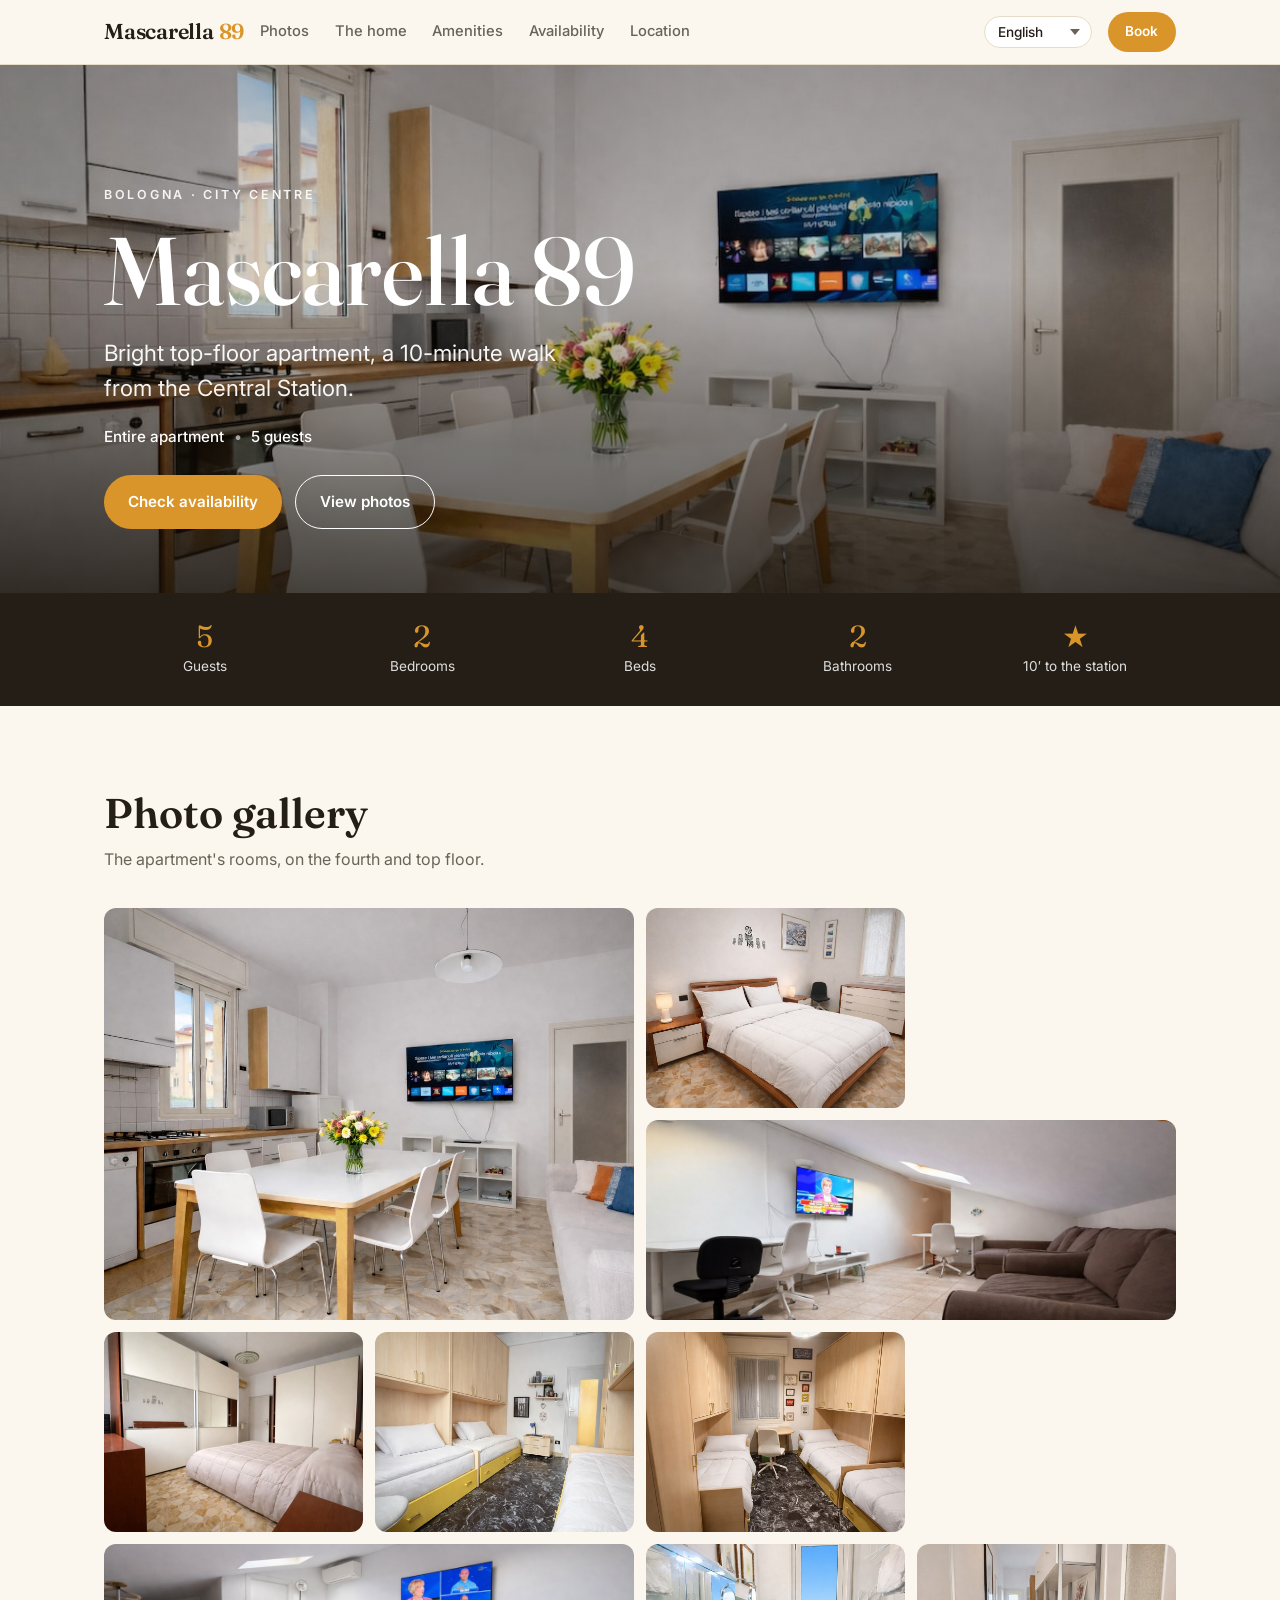
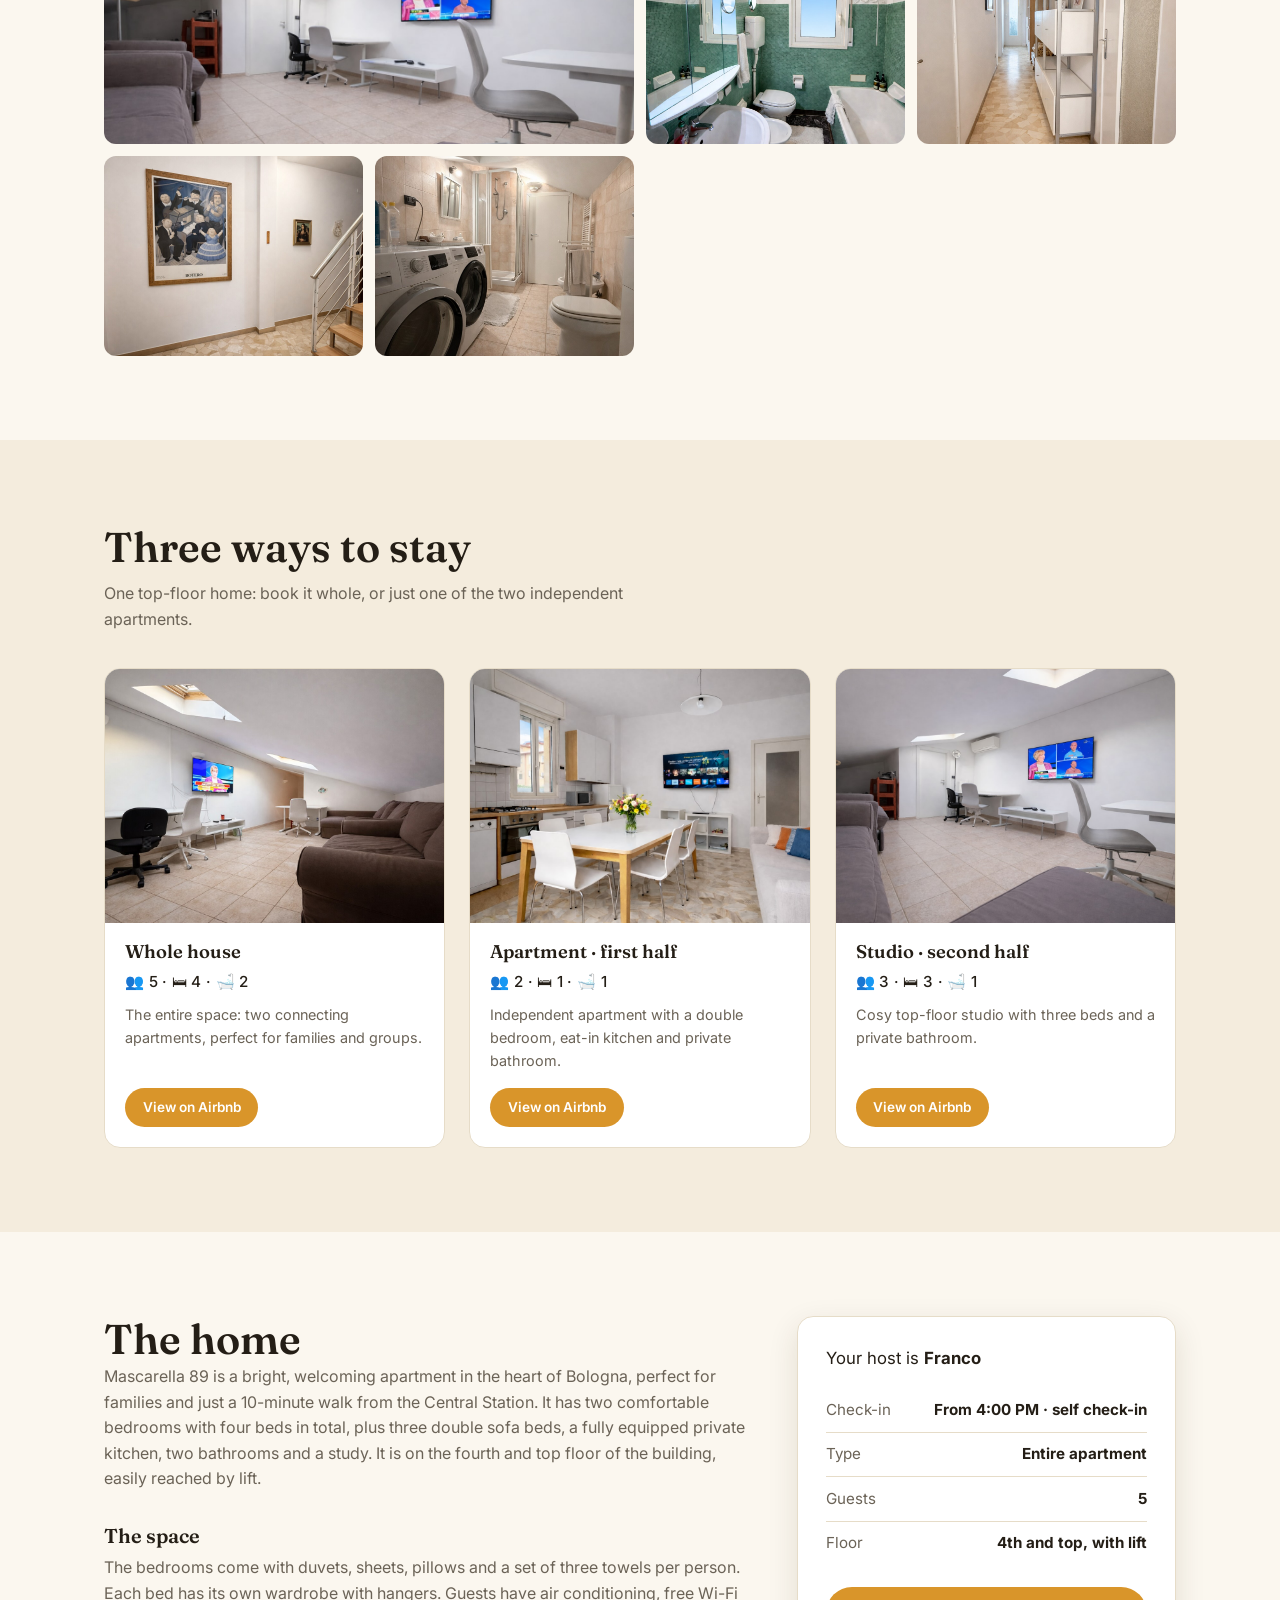
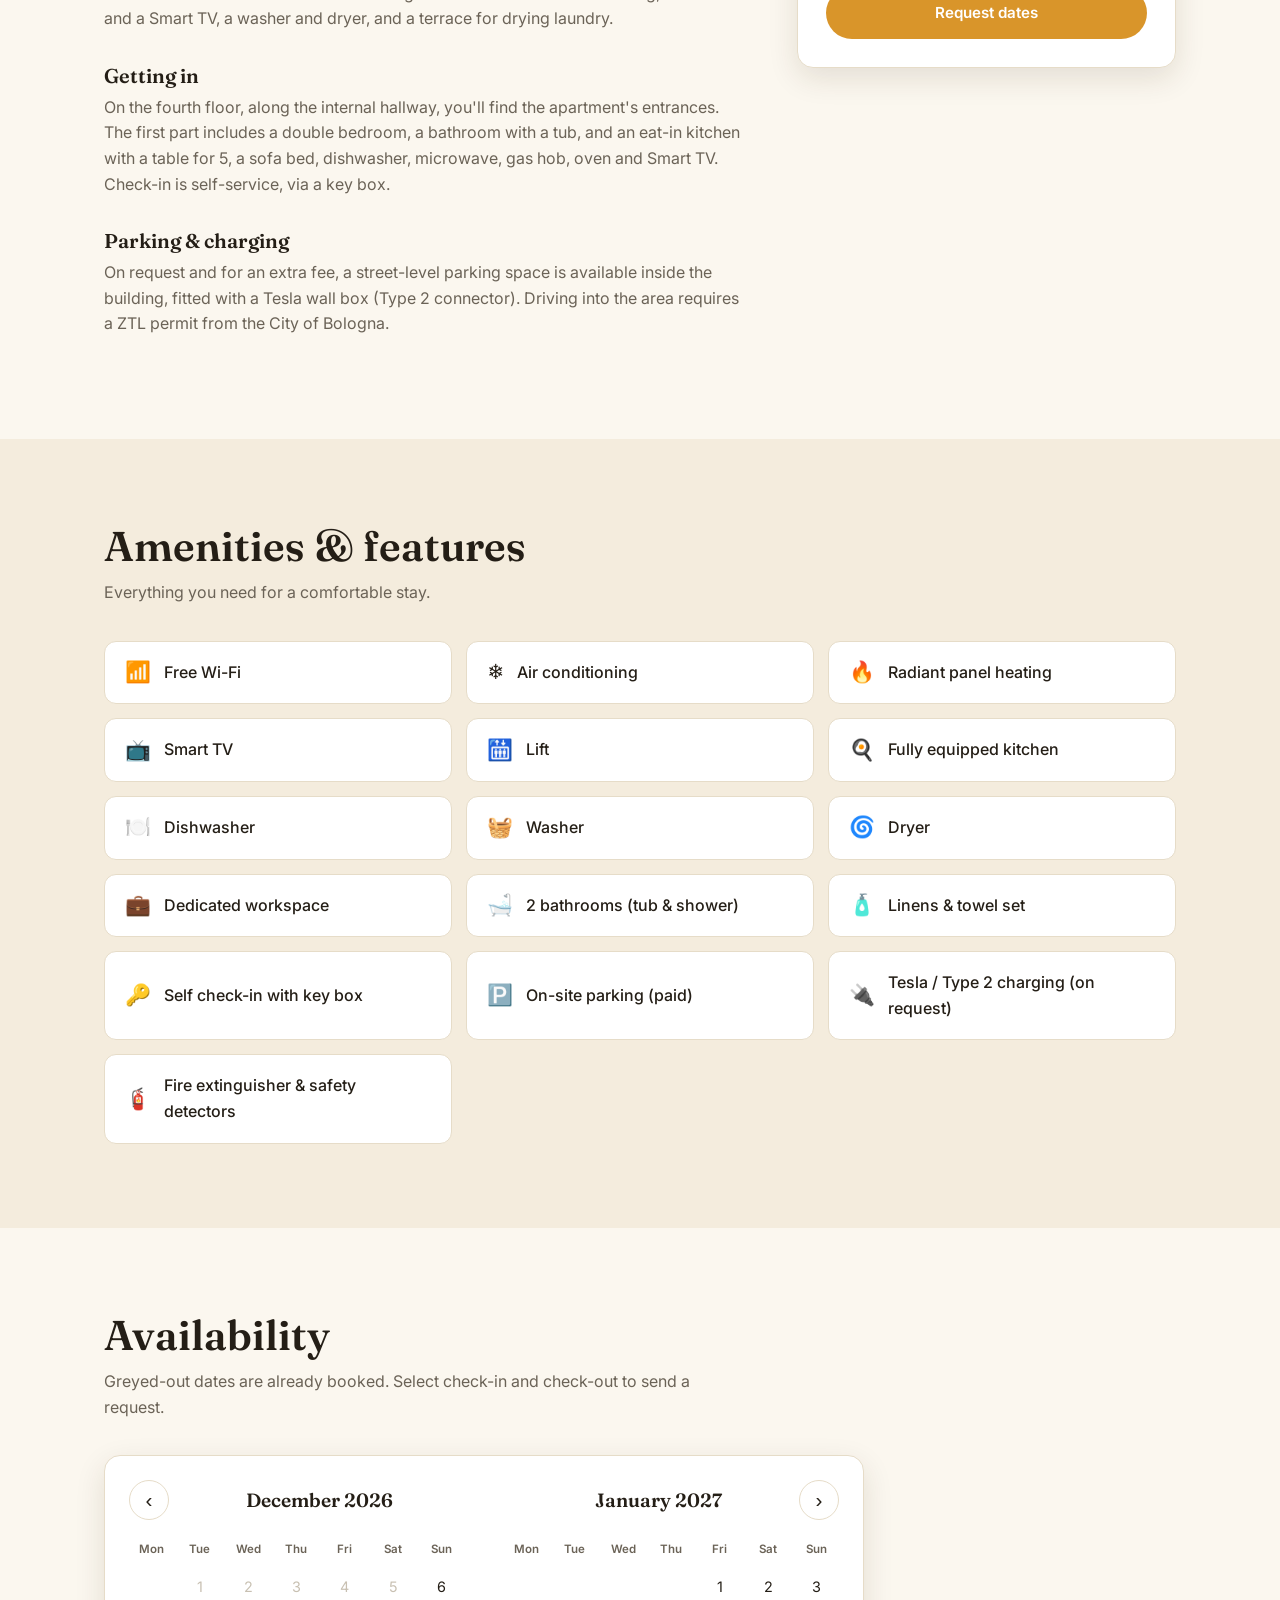
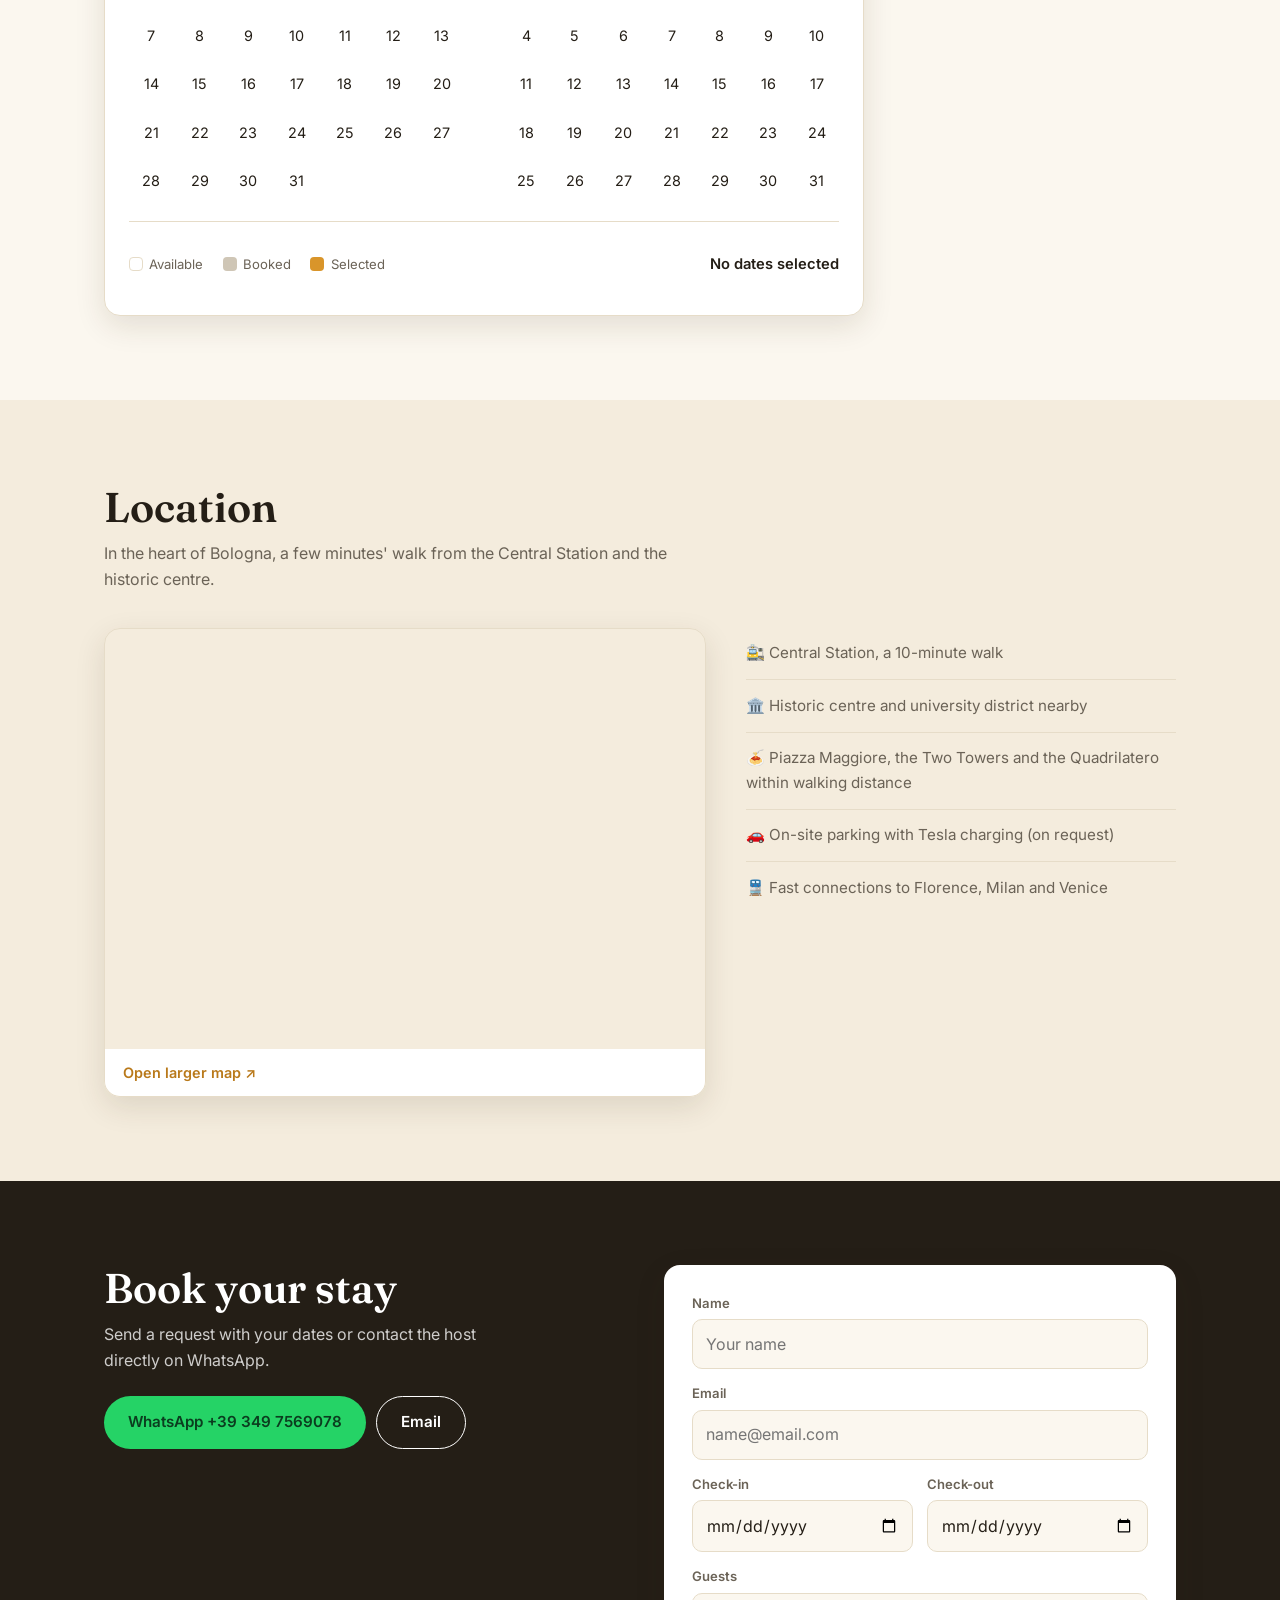
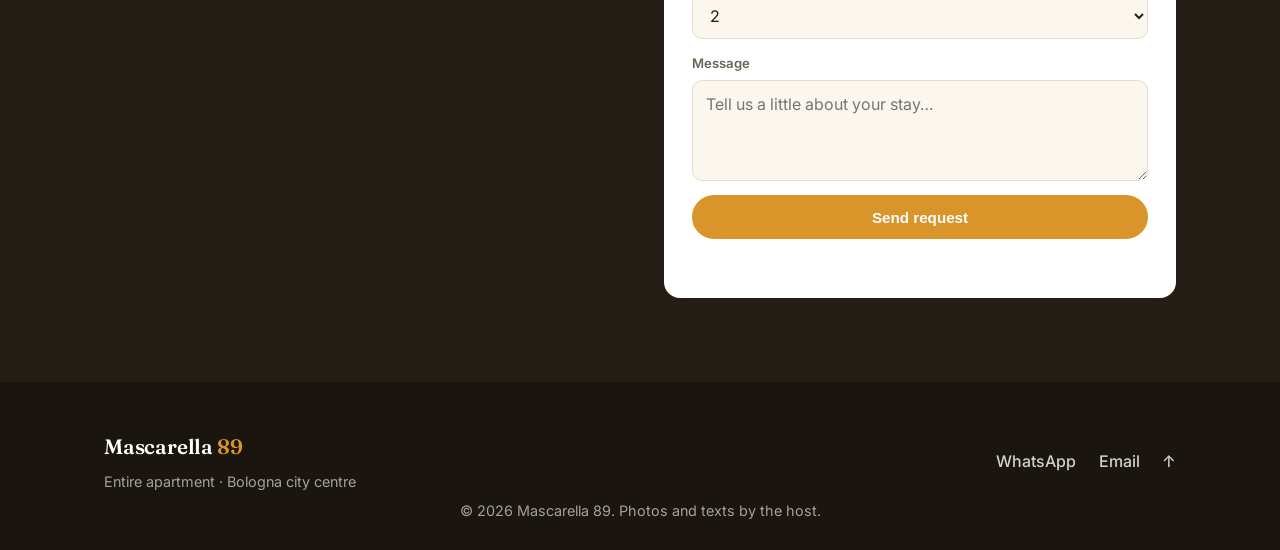
==== _shotC.html @ ee0648d7 "Host: Monica & Franco; rimossi riferimenti/link ad Airbnb (card → richiesta diretta)" ====
<!DOCTYPE html>
<html lang="it">
<head>
  <meta charset="UTF-8" />
  <meta name="viewport" content="width=device-width, initial-scale=1.0" />
  <title>Mascarella 89 — Bologna Centro</title>
  <meta name="description" content="Mascarella 89: appartamento luminoso per 5 ospiti nel centro di Bologna, a 10 minuti a piedi dalla Stazione Centrale. 2 camere, 2 bagni, Wi-Fi, aria condizionata e ascensore." />
  <meta property="og:title" content="Mascarella 89" />
  <meta property="og:description" content="Appartamento luminoso all'ultimo piano nel centro di Bologna, a 10 minuti dalla Stazione Centrale." />
  <meta property="og:image" content="assets/img/photo-07.jpg" />
  <meta property="og:type" content="website" />
  <link rel="preconnect" href="https://fonts.googleapis.com" />
  <link rel="preconnect" href="https://fonts.gstatic.com" crossorigin />
  <link href="https://fonts.googleapis.com/css2?family=Fraunces:opsz,wght@9..144,500;9..144,600&family=Inter:wght@400;500;600&display=swap" rel="stylesheet" />
  <link rel="stylesheet" href="css/style.css" />
<style>.hero{min-height:200px!important}html{scroll-behavior:auto}</style></head>
<body>
  <header class="nav" id="top">
    <div class="container nav__inner">
      <a href="#top" class="brand">Mascarella <span>89</span></a>
      <nav class="nav__links">
        <a href="#gallery" data-i18n="nav_photos">Foto</a>
        <a href="#about" data-i18n="nav_about">L'alloggio</a>
        <a href="#amenities" data-i18n="nav_amenities">Servizi</a>
        <a href="#calendar" data-i18n="nav_calendar">Disponibilità</a>
        <a href="#location" data-i18n="nav_location">Dove siamo</a>
      </nav>
      <select id="langSelect" class="lang-select" aria-label="Language / Lingua"></select>
      <a href="#book" class="btn btn--small" data-i18n="nav_book">Prenota</a>
    </div>
  </header>

  <section class="hero">
    <div class="hero__media">
      <img src="assets/img/photo-07.jpg" alt="Mascarella 89 — cucina e zona pranzo" />
      <div class="hero__overlay"></div>
    </div>
    <div class="container hero__content">
      <p class="hero__eyebrow" data-i18n="hero_eyebrow">Bologna · Centro</p>
      <h1>Mascarella 89</h1>
      <p class="hero__tagline" data-i18n="hero_tagline">Appartamento luminoso all'ultimo piano, a 10 minuti a piedi dalla Stazione Centrale.</p>
      <div class="hero__meta">
        <span data-i18n="hero_type">Intero appartamento</span>
        <span class="dot">•</span>
        <span data-i18n="hero_guests">5 ospiti</span>
      </div>
      <div class="hero__cta">
        <a href="#book" class="btn" data-i18n="cta1">Verifica disponibilità</a>
        <a href="#gallery" class="btn btn--ghost" data-i18n="cta2">Guarda le foto</a>
      </div>
    </div>
  </section>

  <section class="facts">
    <div class="container facts__grid">
      <div class="fact"><span class="fact__num">5</span><span class="fact__label" data-i18n="f_guests">Ospiti</span></div>
      <div class="fact"><span class="fact__num">2</span><span class="fact__label" data-i18n="f_bedrooms">Camere</span></div>
      <div class="fact"><span class="fact__num">4</span><span class="fact__label" data-i18n="f_beds">Letti</span></div>
      <div class="fact"><span class="fact__num">2</span><span class="fact__label" data-i18n="f_baths">Bagni</span></div>
      <div class="fact"><span class="fact__num">★</span><span class="fact__label" data-i18n="f_highlight">10′ dalla Stazione</span></div>
    </div>
  </section>

  <section id="gallery" class="section">
    <div class="container">
      <h2 class="section__title" data-i18n="gallery_title">Galleria fotografica</h2>
      <p class="section__sub" data-i18n="gallery_sub">Gli ambienti dell'appartamento, al quarto e ultimo piano.</p>
      <div class="gallery" id="galleryGrid"></div>
    </div>
  </section>

  <section id="stays" class="section section--alt">
    <div class="container">
      <h2 class="section__title" data-i18n="stays_title">Tre modi per soggiornare</h2>
      <p class="section__sub" data-i18n="stays_sub">Un'unica casa all'ultimo piano: prenotala intera, oppure solo uno dei due appartamenti indipendenti.</p>
      <div class="stays">
        <article class="stay">
          <div class="stay__media"><img src="assets/img/photo-04.jpg" alt="" loading="lazy" /></div>
          <div class="stay__body">
            <h3 data-i18n="stays_whole_t">Intera casa</h3>
            <p class="stay__specs">👥 5 · 🛏 4 · 🛁 2</p>
            <p class="stay__desc" data-i18n="stays_whole_d">Tutto lo spazio: due appartamenti comunicanti, perfetto per famiglie e gruppi.</p>
            <a class="btn btn--small" href="https://www.airbnb.com/rooms/1667529225671388872" target="_blank" rel="noopener" data-i18n="stays_cta">Vedi su Airbnb</a>
          </div>
        </article>
        <article class="stay">
          <div class="stay__media"><img src="assets/img/photo-07.jpg" alt="" loading="lazy" /></div>
          <div class="stay__body">
            <h3 data-i18n="stays_first_t">Appartamento · prima metà</h3>
            <p class="stay__specs">👥 2 · 🛏 1 · 🛁 1</p>
            <p class="stay__desc" data-i18n="stays_first_d">Appartamento indipendente con camera matrimoniale, cucina abitabile e bagno privato.</p>
            <a class="btn btn--small" href="https://www.airbnb.com/rooms/1667464681415559015" target="_blank" rel="noopener" data-i18n="stays_cta">Vedi su Airbnb</a>
          </div>
        </article>
        <article class="stay">
          <div class="stay__media"><img src="assets/img/photo-06.jpg" alt="" loading="lazy" /></div>
          <div class="stay__body">
            <h3 data-i18n="stays_second_t">Monolocale · seconda metà</h3>
            <p class="stay__specs">👥 3 · 🛏 3 · 🛁 1</p>
            <p class="stay__desc" data-i18n="stays_second_d">Accogliente monolocale all'ultimo piano con tre letti e bagno privato.</p>
            <a class="btn btn--small" href="https://www.airbnb.com/rooms/1667576346504026633" target="_blank" rel="noopener" data-i18n="stays_cta">Vedi su Airbnb</a>
          </div>
        </article>
      </div>
    </div>
  </section>

  <section id="about" class="section">
    <div class="container about">
      <div class="about__text">
        <h2 class="section__title" data-i18n="about_title">L'alloggio</h2>
        <p data-i18n="about_p1">Mascarella 89 è un appartamento luminoso e accogliente nel cuore di Bologna, perfetto per le famiglie e a soli 10 minuti a piedi dalla Stazione Centrale. Dispone di due confortevoli camere da letto, per un totale di quattro posti letto, oltre a tre divani letto matrimoniali, una cucina privata completamente attrezzata, due bagni e uno studio. Si trova al quarto e ultimo piano dell'edificio, facilmente raggiungibile con l'ascensore.</p>
        <h3 data-i18n="about_h2">Lo spazio</h3>
        <p data-i18n="about_p2">Le camere da letto sono dotate di piumoni, lenzuola, cuscini e un set di tre asciugamani a persona. Ogni letto ha il proprio armadio con grucce. Gli ospiti hanno a disposizione aria condizionata, Wi-Fi gratuito e Smart TV, lavatrice e asciugatrice, e una terrazza dove stendere il bucato.</p>
        <h3 data-i18n="about_h3">L'accesso</h3>
        <p data-i18n="about_p3">Al quarto piano, lungo il corridoio interno, si trovano gli ingressi dell'appartamento. La prima parte comprende una camera matrimoniale, un bagno con vasca e una cucina abitabile con tavolo per 5 persone, divano letto, lavastoviglie, microonde, piano cottura a gas, forno e Smart TV. Il check-in è autonomo, tramite cassetta delle chiavi.</p>
        <h3 data-i18n="about_h4">Parcheggio e ricarica</h3>
        <p data-i18n="about_p4">Su richiesta e a costo aggiuntivo è disponibile un posto auto al piano strada all'interno del condominio, dotato di wall box Tesla (connettore Type 2). Per accedere in auto alla zona è necessario il permesso ZTL del Comune di Bologna.</p>
      </div>
      <aside class="about__card">
        <p class="about__host"><span data-i18n="card_host">Il tuo host è</span> <strong>Franco</strong></p>
        <ul class="about__list">
          <li><span data-i18n="card_checkin_l">Check-in</span><strong data-i18n="card_checkin_v">Dalle 16:00 · self check-in</strong></li>
          <li><span data-i18n="card_type_l">Tipologia</span><strong data-i18n="card_type_v">Intero appartamento</strong></li>
          <li><span data-i18n="card_guests_l">Ospiti</span><strong data-i18n="card_guests_v">5</strong></li>
          <li><span data-i18n="card_floor_l">Piano</span><strong data-i18n="card_floor_v">4° e ultimo, con ascensore</strong></li>
        </ul>
        <a href="#book" class="btn btn--block" data-i18n="card_cta">Richiedi le date</a>
      </aside>
    </div>
  </section>

  <section id="amenities" class="section section--alt">
    <div class="container">
      <h2 class="section__title" data-i18n="am_title">Servizi e dotazioni</h2>
      <p class="section__sub" data-i18n="am_sub">Tutto il necessario per un soggiorno comodo.</p>
      <ul class="amenities" id="amenitiesGrid"></ul>
    </div>
  </section>

  <section id="calendar" class="section">
    <div class="container">
      <h2 class="section__title" data-i18n="cal_title">Disponibilità</h2>
      <p class="section__sub" data-i18n="cal_sub">Le date in grigio sono già occupate. Seleziona check-in e check-out per inviare una richiesta.</p>
      <div class="calendar">
        <div class="calendar__header">
          <button class="cal-nav" id="calPrev" aria-label="Mese precedente">‹</button>
          <div class="cal-month" id="calMonths"></div>
          <button class="cal-nav" id="calNext" aria-label="Mese successivo">›</button>
        </div>
        <div class="cal-grids" id="calGrids"></div>
        <div class="calendar__footer">
          <div class="cal-legend">
            <span><i class="sw sw--free"></i> <span data-i18n="cal_free">Libero</span></span>
            <span><i class="sw sw--busy"></i> <span data-i18n="cal_busy">Occupato</span></span>
            <span><i class="sw sw--sel"></i> <span data-i18n="cal_sel">Selezionato</span></span>
          </div>
          <p class="cal-selection" id="calSelection" data-i18n="cal_none">Nessuna data selezionata</p>
        </div>
      </div>
    </div>
  </section>

  <section id="location" class="section section--alt">
    <div class="container">
      <h2 class="section__title" data-i18n="loc_title">Dove siamo</h2>
      <p class="section__sub" data-i18n="loc_sub">Nel cuore di Bologna, a pochi minuti a piedi dalla Stazione Centrale e dal centro storico.</p>
      <div class="location">
        <div class="location__map">
          <iframe title="Mappa" loading="lazy"
            src="https://www.openstreetmap.org/export/embed.html?bbox=11.3428,44.4965,11.3628,44.5065&amp;layer=mapnik&amp;marker=44.5015%2C11.3528"></iframe>
          <a class="location__maplink" href="https://www.openstreetmap.org/?mlat=44.5015&mlon=11.3528#map=15/44.5015/11.3528" target="_blank" rel="noopener" data-i18n="loc_maplink">Apri mappa più grande ↗</a>
        </div>
        <ul class="location__list" id="locationList"></ul>
      </div>
    </div>
  </section>

  <section id="book" class="section section--cta">
    <div class="container book">
      <div class="book__intro">
        <h2 class="section__title" data-i18n="book_title">Prenota il tuo soggiorno</h2>
        <p data-i18n="book_intro">Invia una richiesta con le tue date oppure contatta direttamente l'host su WhatsApp.</p>
        <div class="book__contacts">
          <a class="btn btn--wa" href="https://wa.me/393497569078" target="_blank" rel="noopener">WhatsApp +39 349 7569078</a>
          <a class="btn btn--ghost" href="mailto:info@mascarella89.com" data-i18n="book_email">Email</a>
        </div>
      </div>
      <form class="book__form" id="bookForm">
        <div class="field"><label for="fName" data-i18n="form_name">Nome</label><input id="fName" name="name" type="text" required placeholder="Il tuo nome" data-i18n-ph="form_name_ph" /></div>
        <div class="field"><label for="fEmail" data-i18n="form_email">Email</label><input id="fEmail" name="email" type="email" required placeholder="nome@email.it" data-i18n-ph="form_email_ph" /></div>
        <div class="field field--half"><label for="fIn" data-i18n="form_in">Check-in</label><input id="fIn" name="checkin" type="date" /></div>
        <div class="field field--half"><label for="fOut" data-i18n="form_out">Check-out</label><input id="fOut" name="checkout" type="date" /></div>
        <div class="field"><label for="fGuests" data-i18n="form_guests">Ospiti</label><select id="fGuests" name="guests"><option>1</option><option selected>2</option><option>3</option><option>4</option><option>5</option></select></div>
        <div class="field"><label for="fMsg" data-i18n="form_msg">Messaggio</label><textarea id="fMsg" name="message" rows="3" placeholder="Raccontaci qualcosa sul tuo soggiorno…" data-i18n-ph="form_msg_ph"></textarea></div>
        <button type="submit" class="btn btn--block" data-i18n="form_submit">Invia richiesta</button>
        <p class="book__note" id="bookNote"></p>
      </form>
    </div>
  </section>

  <footer class="footer">
    <div class="container footer__inner">
      <div>
        <span class="brand brand--footer">Mascarella <span>89</span></span>
        <p data-i18n="footer_type">Intero appartamento · Bologna Centro</p>
      </div>
      <div class="footer__links">
        <a href="https://wa.me/393497569078" target="_blank" rel="noopener">WhatsApp</a>
        <a href="mailto:info@mascarella89.com" data-i18n="book_email">Email</a>
        <a href="#top" aria-label="Top">↑</a>
      </div>
    </div>
    <p class="footer__legal">© <span id="year"></span> Mascarella 89. <span data-i18n="footer_legal">Foto e testi dell'host.</span></p>
  </footer>

  <div class="lightbox" id="lightbox" hidden>
    <button class="lb-close" id="lbClose" aria-label="Chiudi">×</button>
    <button class="lb-nav lb-prev" id="lbPrev" aria-label="Precedente">‹</button>
    <img id="lbImg" src="" alt="" />
    <button class="lb-nav lb-next" id="lbNext" aria-label="Successiva">›</button>
  </div>

  <script src="js/i18n.js"></script>
  <script src="js/main.js"></script>
</body>
</html>
---- css/style.css ----
:root{
  --ochre:#d9952a;
  --ochre-dark:#b9791a;
  --ink:#241e16;
  --muted:#6b6357;
  --cream:#fbf7ef;
  --cream-2:#f4ecdd;
  --line:#e6dcc8;
  --busy:#cfc6b6;
  --white:#fff;
  --radius:16px;
  --shadow:0 10px 30px rgba(60,45,20,.12);
  --maxw:1120px;
}
*{box-sizing:border-box}
html{scroll-behavior:smooth}
body{
  margin:0;font-family:"Inter",system-ui,sans-serif;color:var(--ink);
  background:var(--cream);line-height:1.6;-webkit-font-smoothing:antialiased;
}
img{max-width:100%;display:block}
a{color:inherit;text-decoration:none}
.container{width:100%;max-width:var(--maxw);margin:0 auto;padding:0 24px}
h1,h2,h3{font-family:"Fraunces",Georgia,serif;font-weight:600;line-height:1.15;margin:0}

/* Buttons */
.btn{
  display:inline-flex;align-items:center;justify-content:center;gap:.5rem;
  background:var(--ochre);color:#fff;font-weight:600;font-size:.95rem;
  padding:.85rem 1.5rem;border-radius:999px;border:0;cursor:pointer;
  transition:transform .15s ease, background .2s ease;
}
.btn:hover{background:var(--ochre-dark);transform:translateY(-1px)}
.btn--ghost{background:transparent;border:1.5px solid #fff;color:#fff}
.btn--ghost:hover{background:rgba(255,255,255,.15)}
.btn--small{padding:.55rem 1.1rem;font-size:.85rem}
.btn--block{width:100%}

/* Nav */
.nav{position:sticky;top:0;z-index:50;background:rgba(251,247,239,.9);
  backdrop-filter:blur(10px);border-bottom:1px solid var(--line)}
.nav__inner{display:flex;align-items:center;justify-content:space-between;height:64px;gap:1rem}
.brand{font-family:"Fraunces",serif;font-weight:600;font-size:1.35rem;letter-spacing:-.01em}
.brand span{color:var(--ochre)}
.nav__links{display:flex;gap:1.6rem;font-size:.92rem;font-weight:500}
.nav__links a{color:var(--muted)}
.nav__links a:hover{color:var(--ink)}

/* Hero */
.hero{position:relative;min-height:86vh;display:flex;align-items:flex-end;color:#fff}
.hero__media,.hero__media img{position:absolute;inset:0;width:100%;height:100%;object-fit:cover}
.hero__overlay{position:absolute;inset:0;
  background:linear-gradient(180deg,rgba(20,15,8,.25)0%,rgba(20,15,8,.15)40%,rgba(20,15,8,.78)100%)}
.hero__content{position:relative;padding-bottom:64px;padding-top:120px}
.hero__eyebrow{text-transform:uppercase;letter-spacing:.22em;font-size:.78rem;font-weight:600;opacity:.9;margin:0 0 .6rem}
.hero h1{font-size:clamp(3rem,9vw,6rem);font-weight:500}
.hero__tagline{font-size:clamp(1.05rem,2.4vw,1.4rem);max-width:36ch;margin:.6rem 0 0;opacity:.95}
.hero__meta{display:flex;flex-wrap:wrap;align-items:center;gap:.6rem;margin:1.2rem 0 1.6rem;font-size:.95rem;font-weight:500}
.hero__meta .dot{opacity:.6}
.hero__cta{display:flex;gap:.8rem;flex-wrap:wrap}

/* Facts */
.facts{background:var(--ink);color:#fff}
.facts__grid{display:flex;flex-wrap:wrap;justify-content:space-between;gap:1rem;padding:28px 24px}
.fact{display:flex;flex-direction:column;align-items:center;flex:1;min-width:90px}
.fact__num{font-family:"Fraunces",serif;font-size:1.9rem;color:var(--ochre);line-height:1}
.fact__label{font-size:.85rem;opacity:.85;margin-top:.3rem;text-align:center}

/* Sections */
.section{padding:84px 0}
.section--alt{background:var(--cream-2)}
.section--cta{background:var(--ink);color:#fff}
.section__title{font-size:clamp(1.8rem,4vw,2.6rem)}
.section__sub{color:var(--muted);margin:.6rem 0 2.2rem;max-width:60ch}
.section--cta .section__sub{color:rgba(255,255,255,.75)}

/* Gallery */
.gallery{display:grid;grid-template-columns:repeat(4,1fr);grid-auto-rows:200px;gap:12px}
.gallery figure{margin:0;overflow:hidden;border-radius:12px;cursor:pointer;position:relative;background:var(--cream-2)}
.gallery img{width:100%;height:100%;object-fit:cover;transition:transform .5s ease}
.gallery figure:hover img{transform:scale(1.06)}
.gallery .g-big{grid-column:span 2;grid-row:span 2}
.gallery .g-wide{grid-column:span 2}

/* About */
.about{display:grid;grid-template-columns:1.7fr 1fr;gap:48px;align-items:start}
.about__text p{color:var(--muted);margin:0 0 1.1rem}
.about__text h3{margin:2rem 0 .5rem;font-size:1.25rem}
.about__card{background:#fff;border:1px solid var(--line);border-radius:var(--radius);
  padding:28px;box-shadow:var(--shadow);position:sticky;top:88px}
.about__host{margin:0 0 1rem;font-size:1.05rem}
.about__list{list-style:none;margin:0 0 1.4rem;padding:0}
.about__list li{display:flex;justify-content:space-between;gap:1rem;padding:.6rem 0;border-bottom:1px solid var(--line);font-size:.95rem}
.about__list li span{color:var(--muted)}
.about__list li:last-child{border-bottom:0}

/* Amenities */
.amenities{list-style:none;margin:0;padding:0;display:grid;grid-template-columns:repeat(3,1fr);gap:14px}
.amenities li{background:#fff;border:1px solid var(--line);border-radius:12px;padding:18px 20px;
  display:flex;align-items:center;gap:.8rem;font-weight:500}
.amenities li .ic{font-size:1.3rem;line-height:1}

/* Calendar */
.calendar{background:#fff;border:1px solid var(--line);border-radius:var(--radius);
  box-shadow:var(--shadow);max-width:760px;padding:24px}
.calendar__header{display:flex;align-items:center;justify-content:space-between;margin-bottom:14px}
.cal-month{display:flex;gap:48px;font-family:"Fraunces",serif;font-size:1.2rem;font-weight:600;flex:1;justify-content:space-around}
.cal-nav{width:40px;height:40px;border-radius:50%;border:1px solid var(--line);background:#fff;
  font-size:1.3rem;cursor:pointer;color:var(--ink);transition:background .2s}
.cal-nav:hover{background:var(--cream-2)}
.cal-grids{display:grid;grid-template-columns:1fr 1fr;gap:40px}
.cal-grid{}
.cal-grid h4{display:none}
.cal-week,.cal-days{display:grid;grid-template-columns:repeat(7,1fr);gap:4px}
.cal-week span{text-align:center;font-size:.72rem;color:var(--muted);font-weight:600;padding:6px 0}
.cal-day{aspect-ratio:1;display:flex;align-items:center;justify-content:center;font-size:.9rem;
  border-radius:9px;cursor:pointer;border:1px solid transparent;transition:background .15s}
.cal-day.empty{cursor:default}
.cal-day.free:hover{background:var(--cream-2)}
.cal-day.busy{color:#a59c8c;background:var(--busy);cursor:not-allowed;text-decoration:line-through}
.cal-day.past{color:#c8c0b2;cursor:not-allowed}
.cal-day.sel{background:var(--ochre);color:#fff;font-weight:600}
.cal-day.inrange{background:rgba(217,149,42,.18)}
.calendar__footer{display:flex;flex-wrap:wrap;gap:1rem;justify-content:space-between;align-items:center;
  margin-top:18px;padding-top:16px;border-top:1px solid var(--line)}
.cal-legend{display:flex;gap:1.2rem;font-size:.82rem;color:var(--muted)}
.cal-legend span{display:flex;align-items:center;gap:.4rem}
.sw{width:14px;height:14px;border-radius:4px;display:inline-block}
.sw--free{background:#fff;border:1px solid var(--line)}
.sw--busy{background:var(--busy)}
.sw--sel{background:var(--ochre)}
.cal-selection{font-weight:600;font-size:.92rem}

/* Booking badge (hero) */
.bk-badge{display:inline-flex;align-items:center;gap:.45rem;font-weight:600}
.bk-badge b{background:#003b95;color:#fff;border-radius:6px 6px 6px 0;padding:.15rem .45rem;font-size:.9rem;line-height:1.2}

/* Reviews */
.reviews{display:grid;grid-template-columns:300px 1fr;gap:48px;align-items:center;
  background:#fff;border:1px solid var(--line);border-radius:var(--radius);box-shadow:var(--shadow);padding:36px}
.reviews__score{text-align:center}
.bk-score{display:inline-block;background:#003b95;color:#fff;font-family:"Fraunces",serif;
  font-size:2.6rem;font-weight:600;padding:.4rem 1.1rem;border-radius:12px 12px 12px 0;line-height:1}
.reviews__label{color:var(--muted);margin:1rem 0 1.4rem}
.reviews__label strong{color:var(--ink);font-size:1.1rem}
.btn--book{background:#003b95}
.btn--book:hover{background:#002d72}
.reviews__bars{list-style:none;margin:0;padding:0;display:grid;grid-template-columns:1fr 1fr;gap:14px 32px}
.reviews__bars li{display:grid;grid-template-columns:1fr 56px;align-items:center;gap:.4rem .8rem;font-size:.9rem}
.reviews__bars li span{grid-column:1;color:var(--muted)}
.reviews__bars li i{grid-column:1;height:8px;background:var(--cream-2);border-radius:99px;overflow:hidden;display:block}
.reviews__bars li i b{display:block;height:100%;background:var(--ochre);border-radius:99px}
.reviews__bars li em{grid-column:2;grid-row:1/3;font-style:normal;font-weight:600;text-align:right;font-size:1rem}

/* Location */
.location{display:grid;grid-template-columns:1.4fr 1fr;gap:40px;align-items:start}
.location__map{border-radius:var(--radius);overflow:hidden;border:1px solid var(--line);box-shadow:var(--shadow)}
.location__map iframe{width:100%;height:420px;border:0;display:block}
.location__maplink{display:block;padding:12px 18px;background:#fff;font-weight:600;font-size:.9rem;color:var(--ochre-dark)}
.location__list{list-style:none;margin:0;padding:0}
.location__list li{padding:.85rem 0;border-bottom:1px solid var(--line);color:var(--muted);font-size:.95rem}
.location__list li:last-child{border-bottom:0}

/* Book */
.book{display:grid;grid-template-columns:1fr 1fr;gap:48px;align-items:start}
.book__intro p{color:rgba(255,255,255,.78);margin:.6rem 0 1.4rem;max-width:42ch}
.book__contacts{display:flex;flex-wrap:wrap;gap:.6rem;margin-bottom:1rem}
.btn--wa{background:#25d366;color:#0b3d1f}
.btn--wa:hover{background:#1fb957}
.book__form{background:#fff;color:var(--ink);border-radius:var(--radius);padding:28px;
  display:grid;grid-template-columns:1fr 1fr;gap:14px;box-shadow:var(--shadow)}
.field{display:flex;flex-direction:column;grid-column:span 2}
.field--half{grid-column:span 1}
.field label{font-size:.82rem;font-weight:600;margin-bottom:.35rem;color:var(--muted)}
.field input,.field select,.field textarea{
  font:inherit;padding:.7rem .8rem;border:1px solid var(--line);border-radius:10px;background:var(--cream);color:var(--ink)}
.field input:focus,.field select:focus,.field textarea:focus{outline:2px solid var(--ochre);border-color:var(--ochre)}
.book__form .btn{grid-column:span 2}
.book__note{grid-column:span 2;font-size:.85rem;color:var(--muted);margin:.2rem 0 0;text-align:center;min-height:1em}

/* Footer */
.footer{background:#1a150f;color:#fff;padding:48px 0 28px}
.footer__inner{display:flex;justify-content:space-between;flex-wrap:wrap;gap:1.4rem;align-items:center}
.footer p{color:rgba(255,255,255,.6);margin:.4rem 0 0;font-size:.9rem}
.brand--footer{color:#fff;font-size:1.3rem}
.footer__links{display:flex;gap:1.4rem;font-weight:500}
.footer__links a{color:rgba(255,255,255,.8)}
.footer__legal{text-align:center;color:rgba(255,255,255,.4);font-size:.8rem;margin:32px 0 0}

/* Lightbox */
.lightbox{position:fixed;inset:0;z-index:100;background:rgba(15,12,8,.94);
  display:flex;align-items:center;justify-content:center}
.lightbox[hidden]{display:none}
.lightbox img{max-width:90vw;max-height:86vh;border-radius:8px;box-shadow:0 20px 60px rgba(0,0,0,.5)}
.lb-close{position:absolute;top:20px;right:26px;background:none;border:0;color:#fff;font-size:2.4rem;cursor:pointer;line-height:1}
.lb-nav{position:absolute;top:50%;transform:translateY(-50%);background:rgba(255,255,255,.12);
  border:0;color:#fff;font-size:2rem;width:56px;height:56px;border-radius:50%;cursor:pointer}
.lb-nav:hover{background:rgba(255,255,255,.25)}
.lb-prev{left:24px}.lb-next{right:24px}

/* Responsive */
@media(max-width:900px){
  .nav__links{display:none}
  .about,.location,.book,.reviews{grid-template-columns:1fr}
  .reviews__bars{grid-template-columns:1fr}
  .about__card{position:static}
  .amenities{grid-template-columns:repeat(2,1fr)}
  .cal-grids{grid-template-columns:1fr}
  .cal-month{justify-content:center;gap:0}
  .cal-month span:nth-child(2){display:none}
  .gallery{grid-template-columns:repeat(2,1fr);grid-auto-rows:160px}
  .gallery .g-big{grid-column:span 2;grid-row:span 1}
}
@media(max-width:540px){
  .section{padding:60px 0}
  .amenities{grid-template-columns:1fr}
  .book__form{grid-template-columns:1fr}
  .field--half{grid-column:span 2}
  .facts__grid{gap:.5rem}
  .fact{min-width:60px}
}

/* ===== Selettore lingua ===== */
.lang-select{
  font-family:"Inter",system-ui,sans-serif;font-size:.85rem;font-weight:500;
  color:var(--ink);background-color:var(--white);border:1px solid var(--line);
  border-radius:999px;padding:.42rem 1.7rem .42rem .8rem;cursor:pointer;line-height:1.2;
  -webkit-appearance:none;appearance:none;margin-left:auto;
  background-image:url("data:image/svg+xml,%3Csvg xmlns='http://www.w3.org/2000/svg' width='10' height='6'%3E%3Cpath fill='%236b6357' d='M0 0l5 6 5-6z'/%3E%3C/svg%3E");
  background-repeat:no-repeat;background-position:right .65rem center;
}
.lang-select:hover{border-color:var(--ochre)}

/* ===== RTL (arabo) ===== */
[dir="rtl"] .lang-select{background-position:left .65rem center;padding:.42rem .8rem .42rem 1.7rem;margin-left:0;margin-right:auto}
[dir="rtl"] .hero__content,[dir="rtl"] .about__text,[dir="rtl"] .section__title,[dir="rtl"] .section__sub{text-align:right}
[dir="rtl"] .hero__cta,[dir="rtl"] .hero__meta,[dir="rtl"] .book__contacts{flex-direction:row-reverse}
[dir="rtl"] .about__list li span{direction:rtl}

/* ===== Tre modi per soggiornare ===== */
.stays{display:grid;grid-template-columns:repeat(3,1fr);gap:24px;margin-top:28px}
.stay{display:flex;flex-direction:column;background:var(--white);border:1px solid var(--line);
  border-radius:var(--radius);overflow:hidden;transition:transform .2s,box-shadow .2s}
.stay:hover{transform:translateY(-3px);box-shadow:var(--shadow)}
.stay__media{aspect-ratio:4/3;overflow:hidden;background:var(--cream-2)}
.stay__media img{width:100%;height:100%;object-fit:cover;display:block}
.stay__body{display:flex;flex-direction:column;gap:.5rem;padding:18px 20px 20px;flex:1}
.stay__body h3{font-size:1.15rem}
.stay__specs{font-size:.95rem;font-weight:500;margin:0;letter-spacing:.02em}
.stay__desc{font-size:.9rem;color:var(--muted);margin:0;flex:1}
.stay .btn{align-self:flex-start;margin-top:8px}
@media (max-width:860px){.stays{grid-template-columns:1fr;max-width:430px;margin-left:auto;margin-right:auto}}
[dir="rtl"] .stay__body{text-align:right}
[dir="rtl"] .stay .btn{align-self:flex-end}
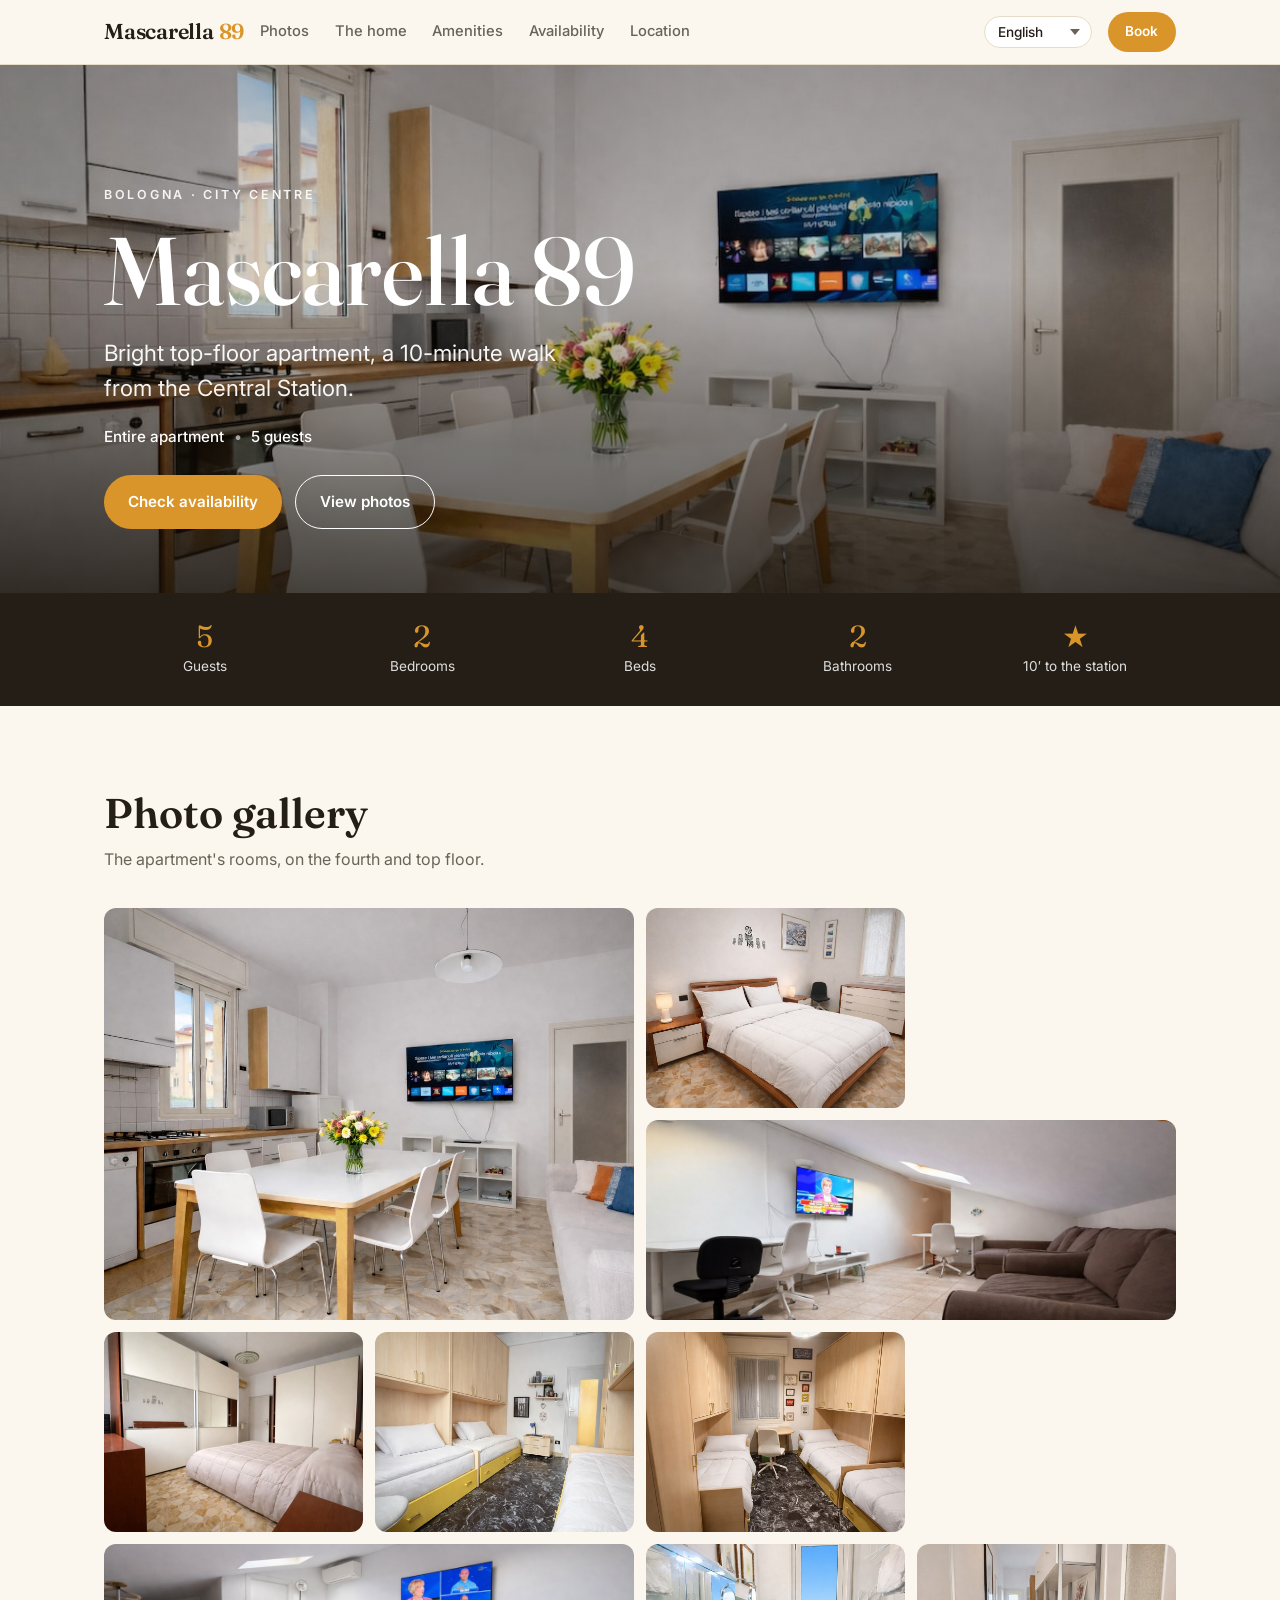
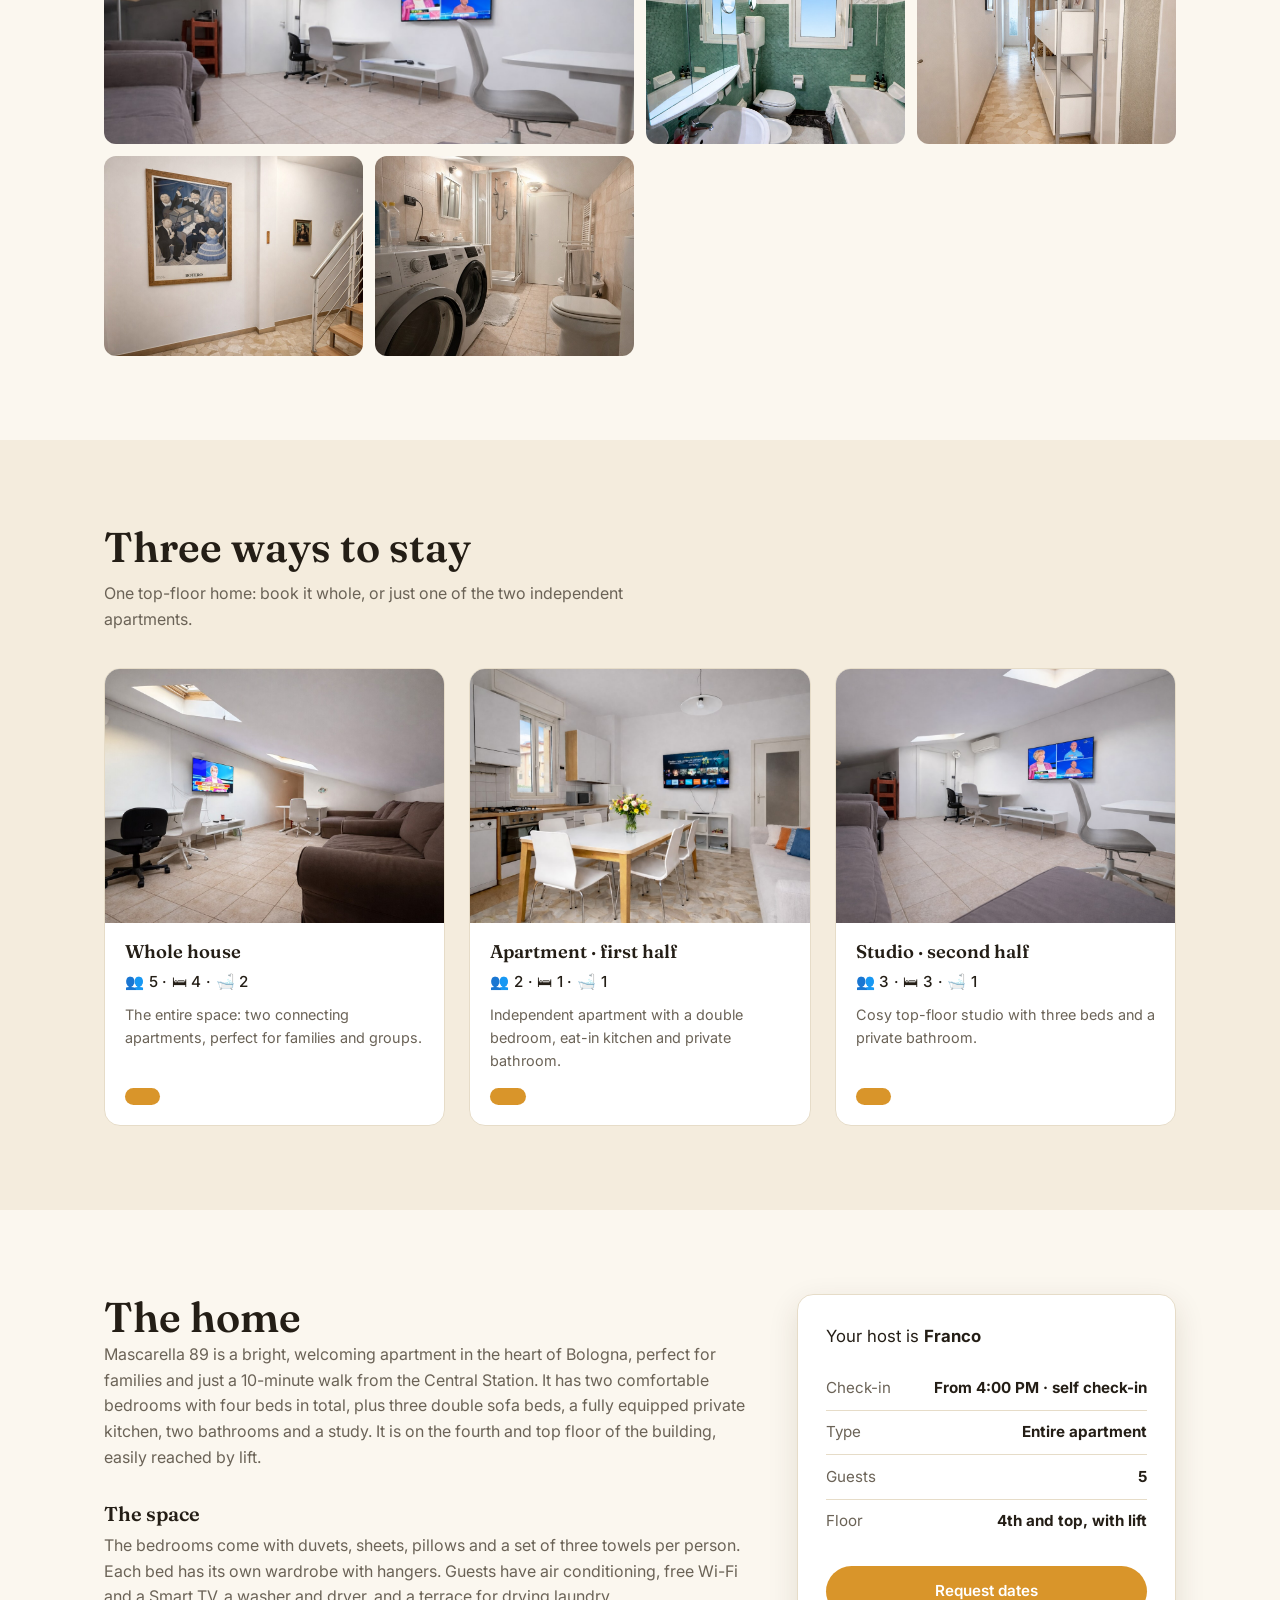
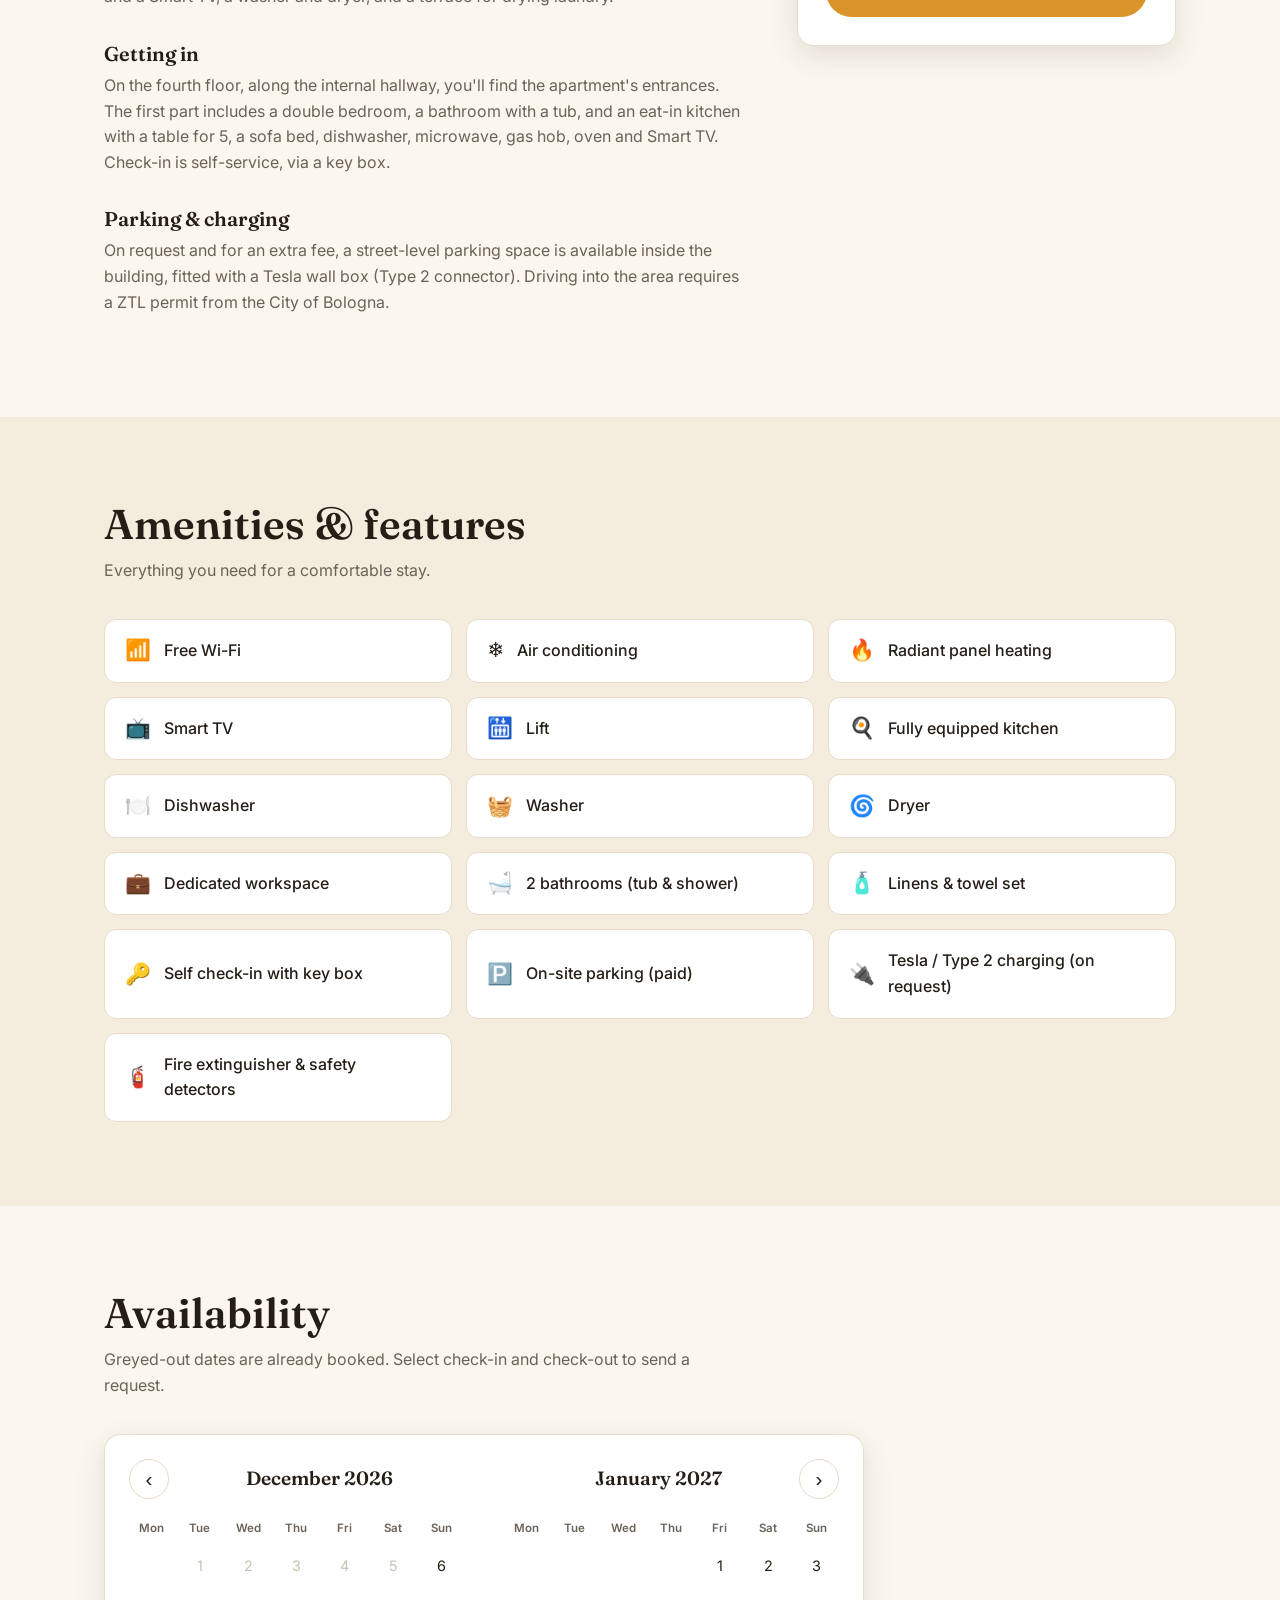
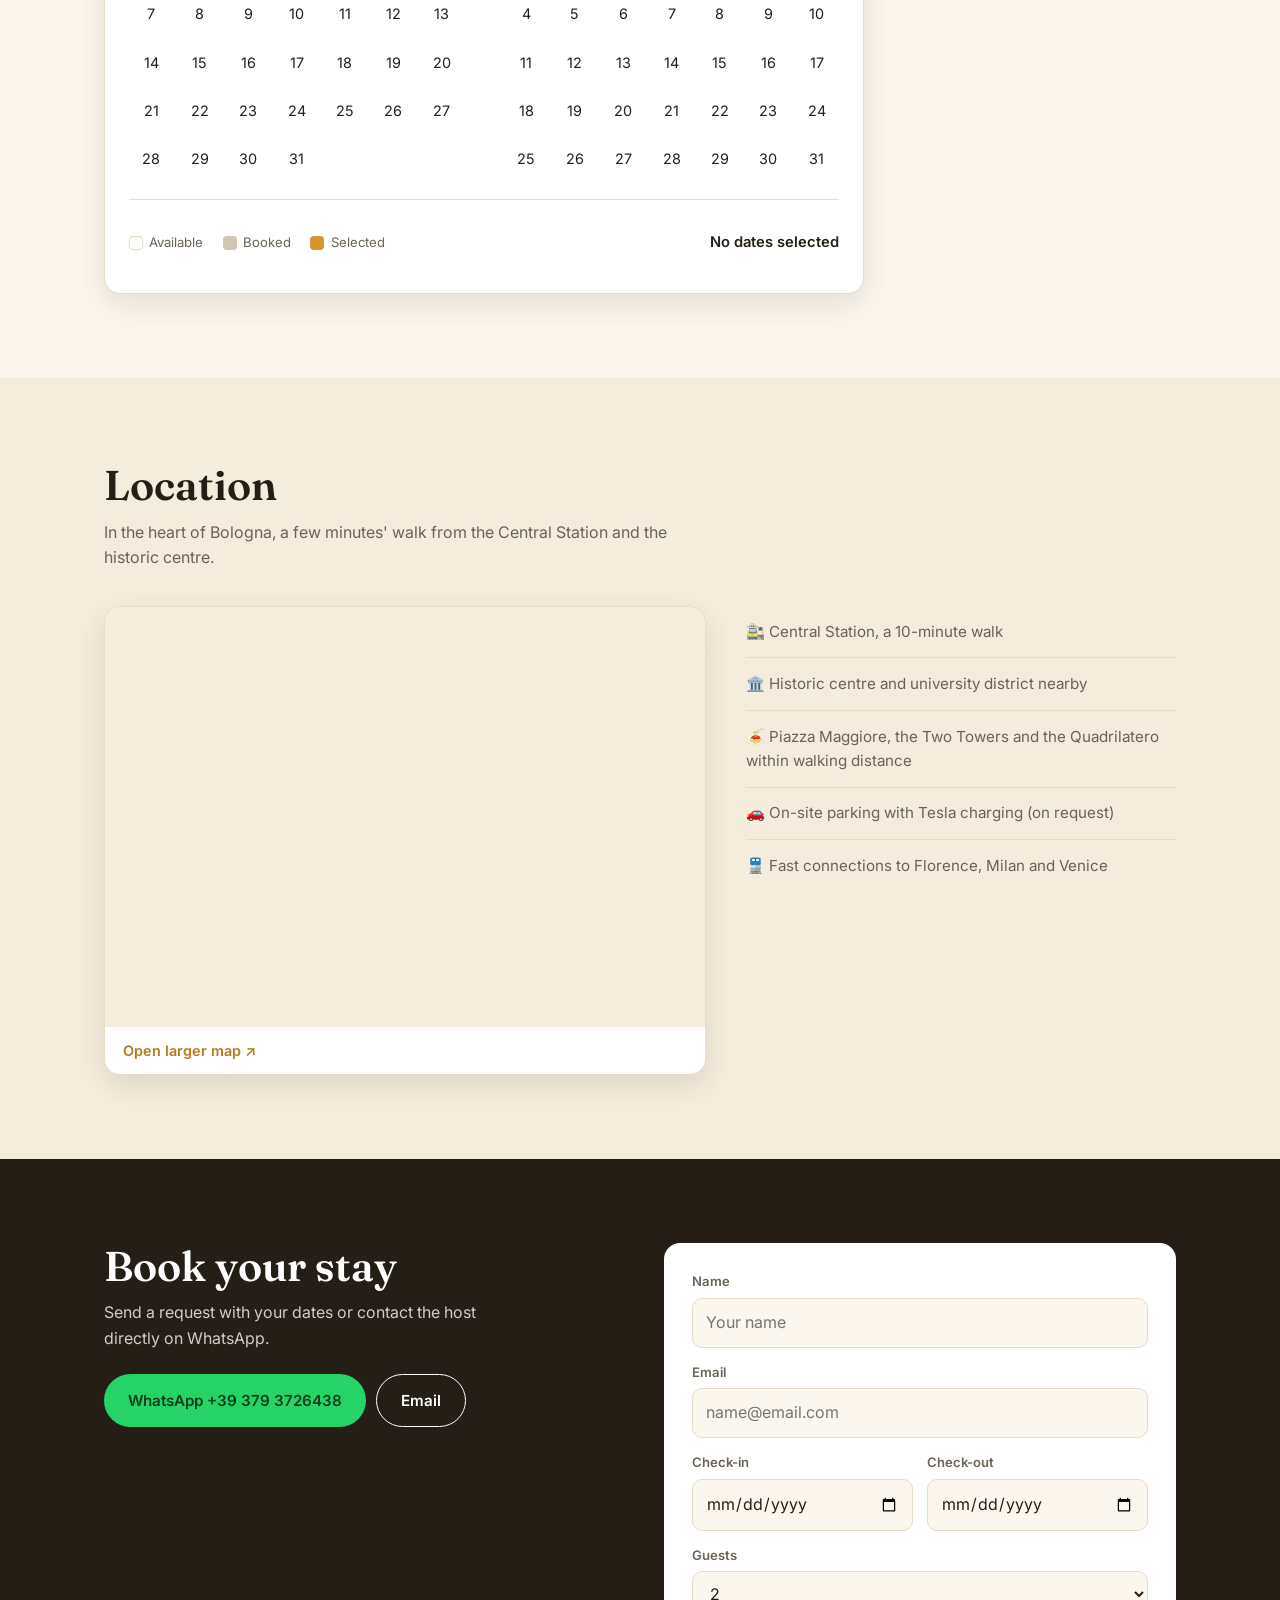
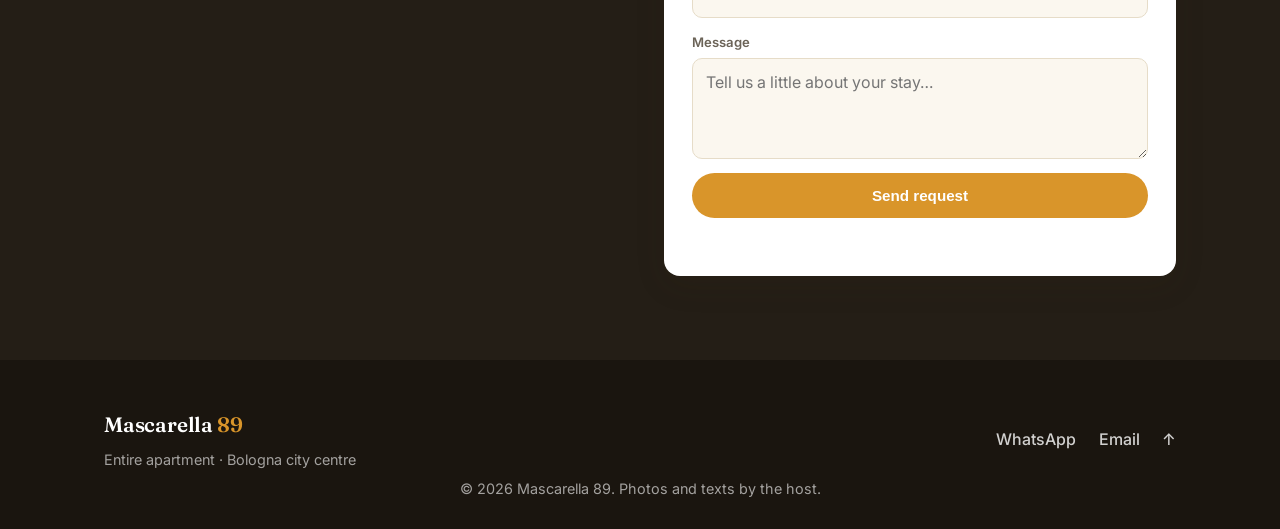
==== commit 144e924f: "Numero WhatsApp: +39 379 3726438 Aggiornato anche nelle due pagine _shotC*, che sono vecchie copie d" ====
--- a/_shotC.html
+++ b/_shotC.html
@@ -182,7 +182,7 @@
         <h2 class="section__title" data-i18n="book_title">Prenota il tuo soggiorno</h2>
         <p data-i18n="book_intro">Invia una richiesta con le tue date oppure contatta direttamente l'host su WhatsApp.</p>
         <div class="book__contacts">
-          <a class="btn btn--wa" href="https://wa.me/393497569078" target="_blank" rel="noopener">WhatsApp +39 349 7569078</a>
+          <a class="btn btn--wa" href="https://wa.me/393793726438" target="_blank" rel="noopener">WhatsApp +39 379 3726438</a>
           <a class="btn btn--ghost" href="mailto:info@mascarella89.com" data-i18n="book_email">Email</a>
         </div>
       </div>
@@ -206,7 +206,7 @@
         <p data-i18n="footer_type">Intero appartamento · Bologna Centro</p>
       </div>
       <div class="footer__links">
-        <a href="https://wa.me/393497569078" target="_blank" rel="noopener">WhatsApp</a>
+        <a href="https://wa.me/393793726438" target="_blank" rel="noopener">WhatsApp</a>
         <a href="mailto:info@mascarella89.com" data-i18n="book_email">Email</a>
         <a href="#top" aria-label="Top">↑</a>
       </div>
--- a/css/style.css
+++ b/css/style.css
@@ -252,3 +252,16 @@
 @media (max-width:860px){.stays{grid-template-columns:1fr;max-width:430px;margin-left:auto;margin-right:auto}}
 [dir="rtl"] .stay__body{text-align:right}
 [dir="rtl"] .stay .btn{align-self:flex-end}
+
+/* ===== Calendario: stato "parziale" (un appartamento ancora libero) ===== */
+.sw--partial{background:linear-gradient(135deg,#fff 0 50%,var(--busy) 50% 100%);border:1px solid var(--line)}
+.cal-day.partial,
+.cal-day.partial:hover{background:linear-gradient(135deg,#fff 0 55%,var(--busy) 55% 100%)}
+.cal-day.partial.sel{background:var(--ochre);color:#fff}
+
+/* ===== Teaser guida (homepage) ===== */
+.guide-teaser{position:relative;color:#fff;text-align:center}
+.guide-teaser img{position:absolute;inset:0;width:100%;height:100%;object-fit:cover}
+.guide-teaser__ov{position:absolute;inset:0;background:linear-gradient(180deg,rgba(20,15,8,.45),rgba(20,15,8,.7))}
+.guide-teaser__in{position:relative;padding:84px 24px;display:flex;flex-direction:column;align-items:center;gap:1.1rem}
+.guide-teaser__in p{color:rgba(255,255,255,.92);max-width:52ch;margin:0}
